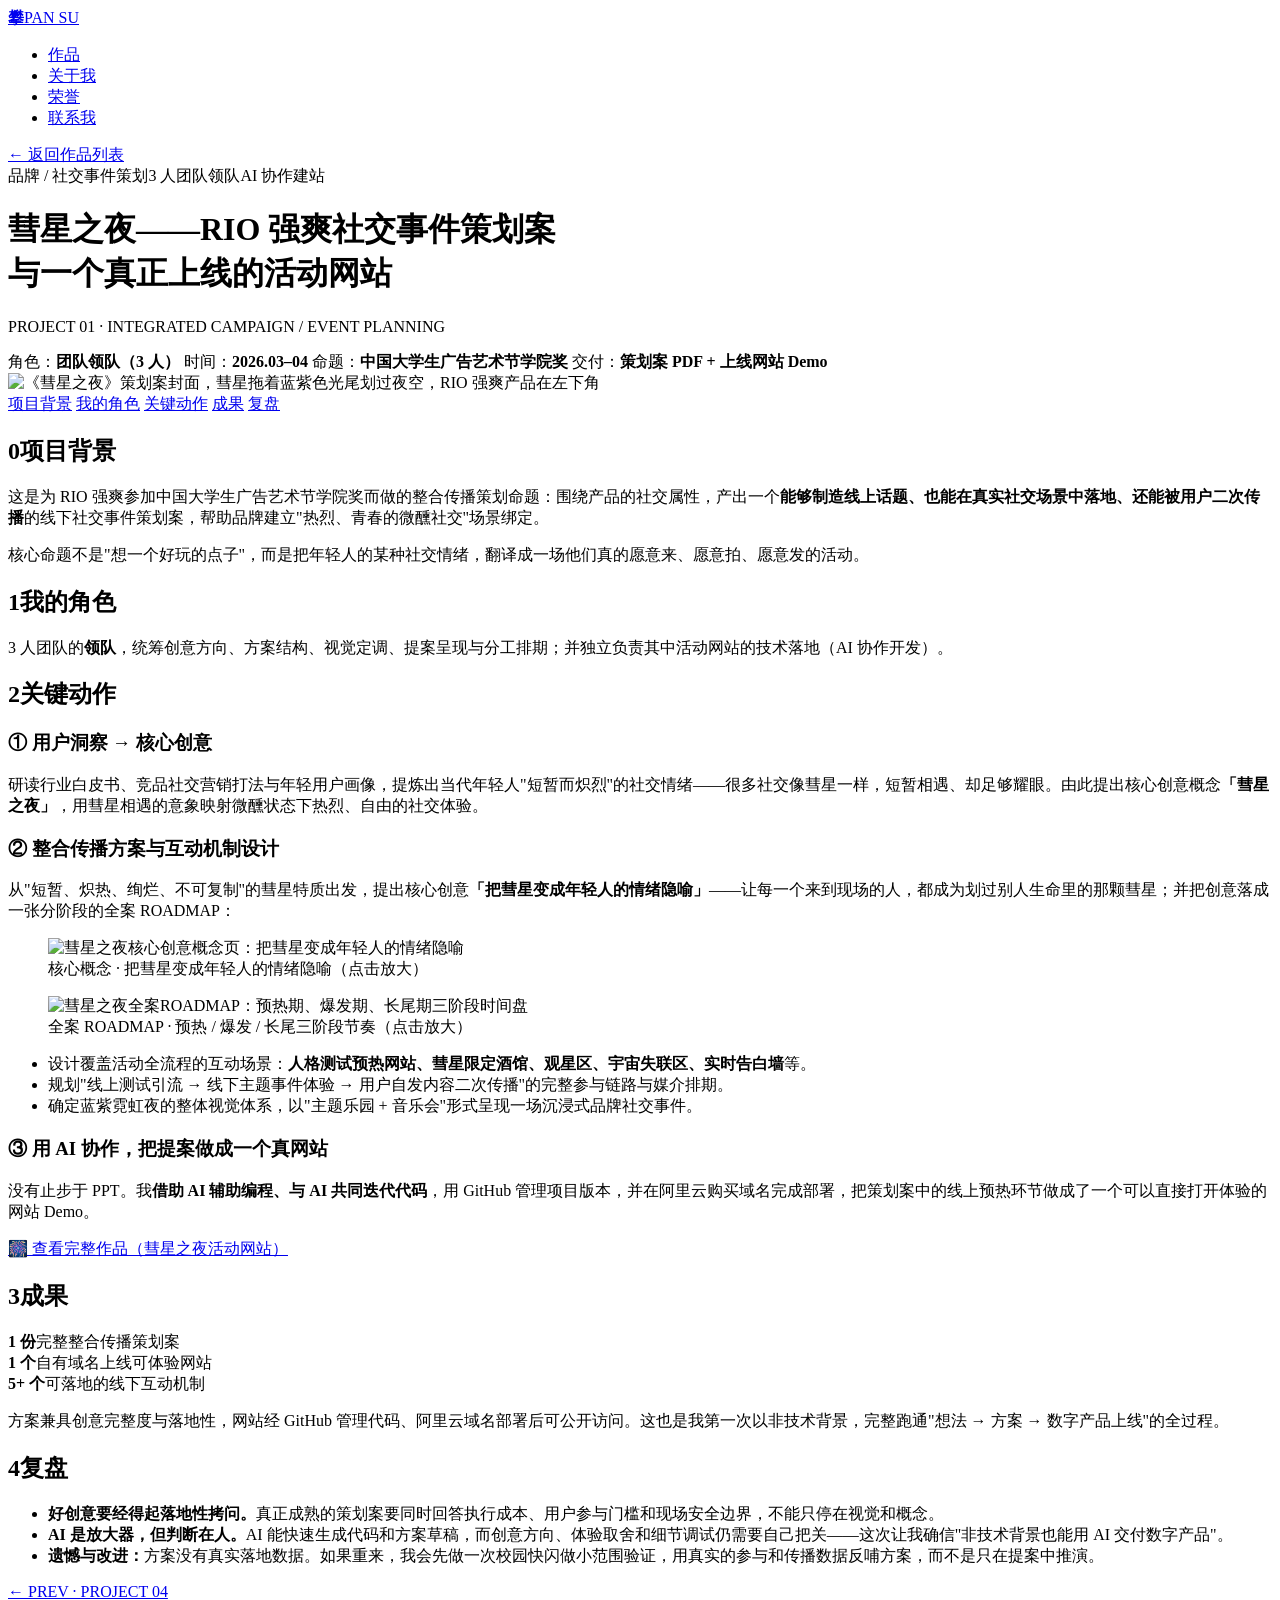
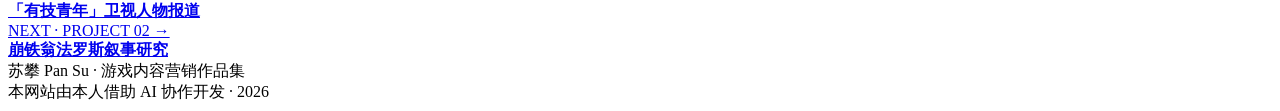
==== case-comet.html @ 6123ebdb "Add files via upload" ====
<!doctype html>
<html lang="zh-CN">
<head>
<meta charset="utf-8">
<meta name="viewport" content="width=device-width, initial-scale=1">
<title>彗星之夜 · RIO 强爽社交事件策划 | 苏攀 Pan Su</title>
<meta name="description" content="《彗星之夜》RIO 强爽整合传播策划案：线上人格测试预热、线下限定酒馆社交事件，并借助 AI 协作编程、GitHub 与阿里云把活动网站部署上线。">
<link rel="stylesheet" href="assets/style.css">
</head>
<body>

<nav class="nav scrolled" id="nav" aria-label="主导航">
  <div class="wrap nav-inner">
    <a class="logo" href="index.html#top"><b>攀</b><span>PAN&nbsp;SU</span></a>
    <ul class="nav-links">
      <li class="hide-m"><a href="index.html#works">作品</a></li>
      <li class="hide-m"><a href="index.html#about">关于我</a></li>
      <li class="hide-m"><a href="index.html#awards">荣誉</a></li>
      <li><a href="index.html#contact" class="nav-cta">联系我</a></li>
    </ul>
  </div>
</nav>

<main>
<header class="case-hero">
  <div class="wrap">
    <div class="case-top">
      <a class="back-link" href="index.html#works">← 返回作品列表</a>
      <div class="case-badges"><span>品牌 / 社交事件策划</span><span>3 人团队领队</span><span>AI 协作建站</span></div>
    </div>
    <h1 class="case-title">彗星之夜——RIO 强爽社交事件策划案<br>与一个真正上线的活动网站</h1>
    <p class="case-en">PROJECT 01 · INTEGRATED CAMPAIGN / EVENT PLANNING</p>
    <div class="case-meta">
      <span>角色：<b>团队领队（3 人）</b></span>
      <span>时间：<b>2026.03–04</b></span>
      <span>命题：<b>中国大学生广告艺术节学院奖</b></span>
      <span>交付：<b>策划案 PDF + 上线网站 Demo</b></span>
    </div>
    <div class="case-cover"><img src="assets/comet_cover.jpg" alt="《彗星之夜》策划案封面，彗星拖着蓝紫色光尾划过夜空，RIO 强爽产品在左下角"></div>
  </div>
</header>

<div class="wrap">
  <div class="case-body">
    <nav class="case-toc" aria-label="案例目录">
      <a href="#bg">项目背景</a>
      <a href="#role">我的角色</a>
      <a href="#action">关键动作</a>
      <a href="#result">成果</a>
      <a href="#review">复盘</a>
    </nav>

    <article>
      <section class="case-section" id="bg">
        <h2><span class="n">0</span>项目背景</h2>
        <p>这是为 RIO 强爽参加中国大学生广告艺术节学院奖而做的整合传播策划命题：围绕产品的社交属性，产出一个<b>能够制造线上话题、也能在真实社交场景中落地、还能被用户二次传播</b>的线下社交事件策划案，帮助品牌建立"热烈、青春的微醺社交"场景绑定。</p>
        <div class="lead-quote">核心命题不是"想一个好玩的点子"，而是把年轻人的某种社交情绪，翻译成一场他们真的愿意来、愿意拍、愿意发的活动。</div>
      </section>

      <section class="case-section" id="role">
        <h2><span class="n">1</span>我的角色</h2>
        <p>3 人团队的<b>领队</b>，统筹创意方向、方案结构、视觉定调、提案呈现与分工排期；并独立负责其中活动网站的技术落地（AI 协作开发）。</p>
      </section>

      <section class="case-section" id="action">
        <h2><span class="n">2</span>关键动作</h2>
        <h3>① 用户洞察 → 核心创意</h3>
        <p>研读行业白皮书、竞品社交营销打法与年轻用户画像，提炼出当代年轻人"短暂而炽烈"的社交情绪——很多社交像彗星一样，短暂相遇、却足够耀眼。由此提出核心创意概念<b>「彗星之夜」</b>，用彗星相遇的意象映射微醺状态下热烈、自由的社交体验。</p>
        <h3>② 整合传播方案与互动机制设计</h3>
        <p>从"短暂、炽热、绚烂、不可复制"的彗星特质出发，提出核心创意<b>「把彗星变成年轻人的情绪隐喻」</b>——让每一个来到现场的人，都成为划过别人生命里的那颗彗星；并把创意落成一张分阶段的全案 ROADMAP：</p>
        <div class="splay-pair">
          <figure class="splay-card splay-left">
            <img class="zoomable" src="assets/comet_concept.jpg" alt="彗星之夜核心创意概念页：把彗星变成年轻人的情绪隐喻">
            <figcaption class="media-cap">核心概念 · 把彗星变成年轻人的情绪隐喻（点击放大）</figcaption>
          </figure>
          <figure class="splay-card splay-right">
            <img class="zoomable" src="assets/comet_roadmap.jpg" alt="彗星之夜全案ROADMAP：预热期、爆发期、长尾期三阶段时间盘">
            <figcaption class="media-cap">全案 ROADMAP · 预热 / 爆发 / 长尾三阶段节奏（点击放大）</figcaption>
          </figure>
        </div>
        <ul>
          <li>设计覆盖活动全流程的互动场景：<b>人格测试预热网站、彗星限定酒馆、观星区、宇宙失联区、实时告白墙</b>等。</li>
          <li>规划"线上测试引流 → 线下主题事件体验 → 用户自发内容二次传播"的完整参与链路与媒介排期。</li>
          <li>确定蓝紫霓虹夜的整体视觉体系，以"主题乐园 + 音乐会"形式呈现一场沉浸式品牌社交事件。</li>
        </ul>
        <h3>③ 用 AI 协作，把提案做成一个真网站</h3>
        <p>没有止步于 PPT。我<b>借助 AI 辅助编程、与 AI 共同迭代代码</b>，用 GitHub 管理项目版本，并在阿里云购买域名完成部署，把策划案中的线上预热环节做成了一个可以直接打开体验的网站 Demo。</p>
        <div class="ext-links">
          <a class="btn btn-primary btn-sm" href="https://khsj.cn/rio" target="_blank" rel="noopener noreferrer">🎆 查看完整作品（彗星之夜活动网站）</a>
        </div>
      </section>

      <section class="case-section" id="result">
        <h2><span class="n">3</span>成果</h2>
        <div class="result-strip">
          <div class="result-cell"><b>1 份</b><span>完整整合传播策划案</span></div>
          <div class="result-cell"><b>1 个</b><span>自有域名上线可体验网站</span></div>
          <div class="result-cell"><b>5+ 个</b><span>可落地的线下互动机制</span></div>
        </div>
        <p>方案兼具创意完整度与落地性，网站经 GitHub 管理代码、阿里云域名部署后可公开访问。这也是我第一次以非技术背景，完整跑通"想法 → 方案 → 数字产品上线"的全过程。</p>
      </section>

      <section class="case-section" id="review">
        <h2><span class="n">4</span>复盘</h2>
        <ul>
          <li><b>好创意要经得起落地性拷问。</b>真正成熟的策划案要同时回答执行成本、用户参与门槛和现场安全边界，不能只停在视觉和概念。</li>
          <li><b>AI 是放大器，但判断在人。</b>AI 能快速生成代码和方案草稿，而创意方向、体验取舍和细节调试仍需要自己把关——这次让我确信"非技术背景也能用 AI 交付数字产品"。</li>
          <li><b>遗憾与改进：</b>方案没有真实落地数据。如果重来，我会先做一次校园快闪做小范围验证，用真实的参与和传播数据反哺方案，而不是只在提案中推演。</li>
        </ul>
      </section>

      <nav class="case-nav" aria-label="案例切换">
        <a href="case-report.html"><div class="dir">← PREV · PROJECT 04</div><b>「有技青年」卫视人物报道</b></a>
        <a class="next" href="case-hsr.html"><div class="dir">NEXT · PROJECT 02 →</div><b>崩铁翁法罗斯叙事研究</b></a>
      </nav>
    </article>
  </div>
</div>
</main>

<footer>
  <div class="wrap">
    <div class="f-logo">苏攀 Pan Su · 游戏内容营销作品集</div>
    <div class="ai-note">本网站由本人借助 AI 协作开发 · 2026</div>
  </div>
</footer>
<script src="assets/main.js"></script>
</body>
</html>
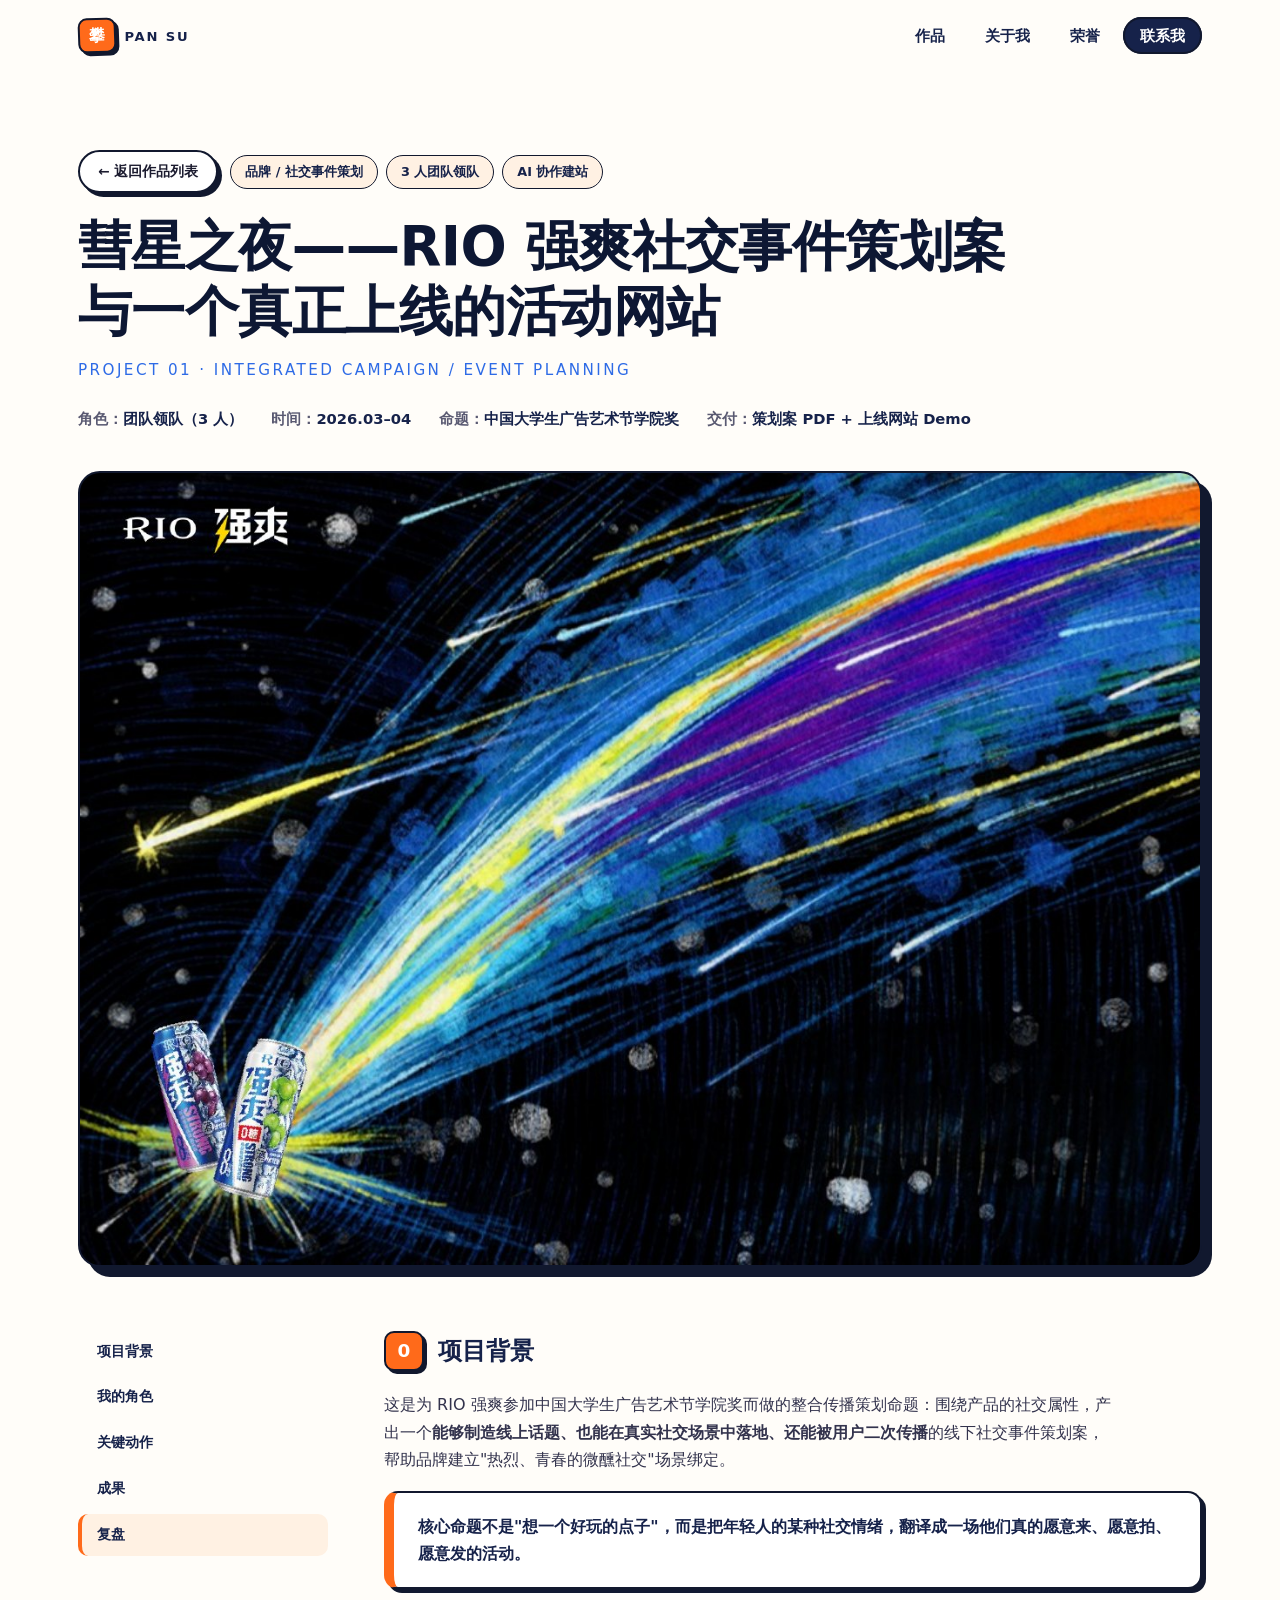
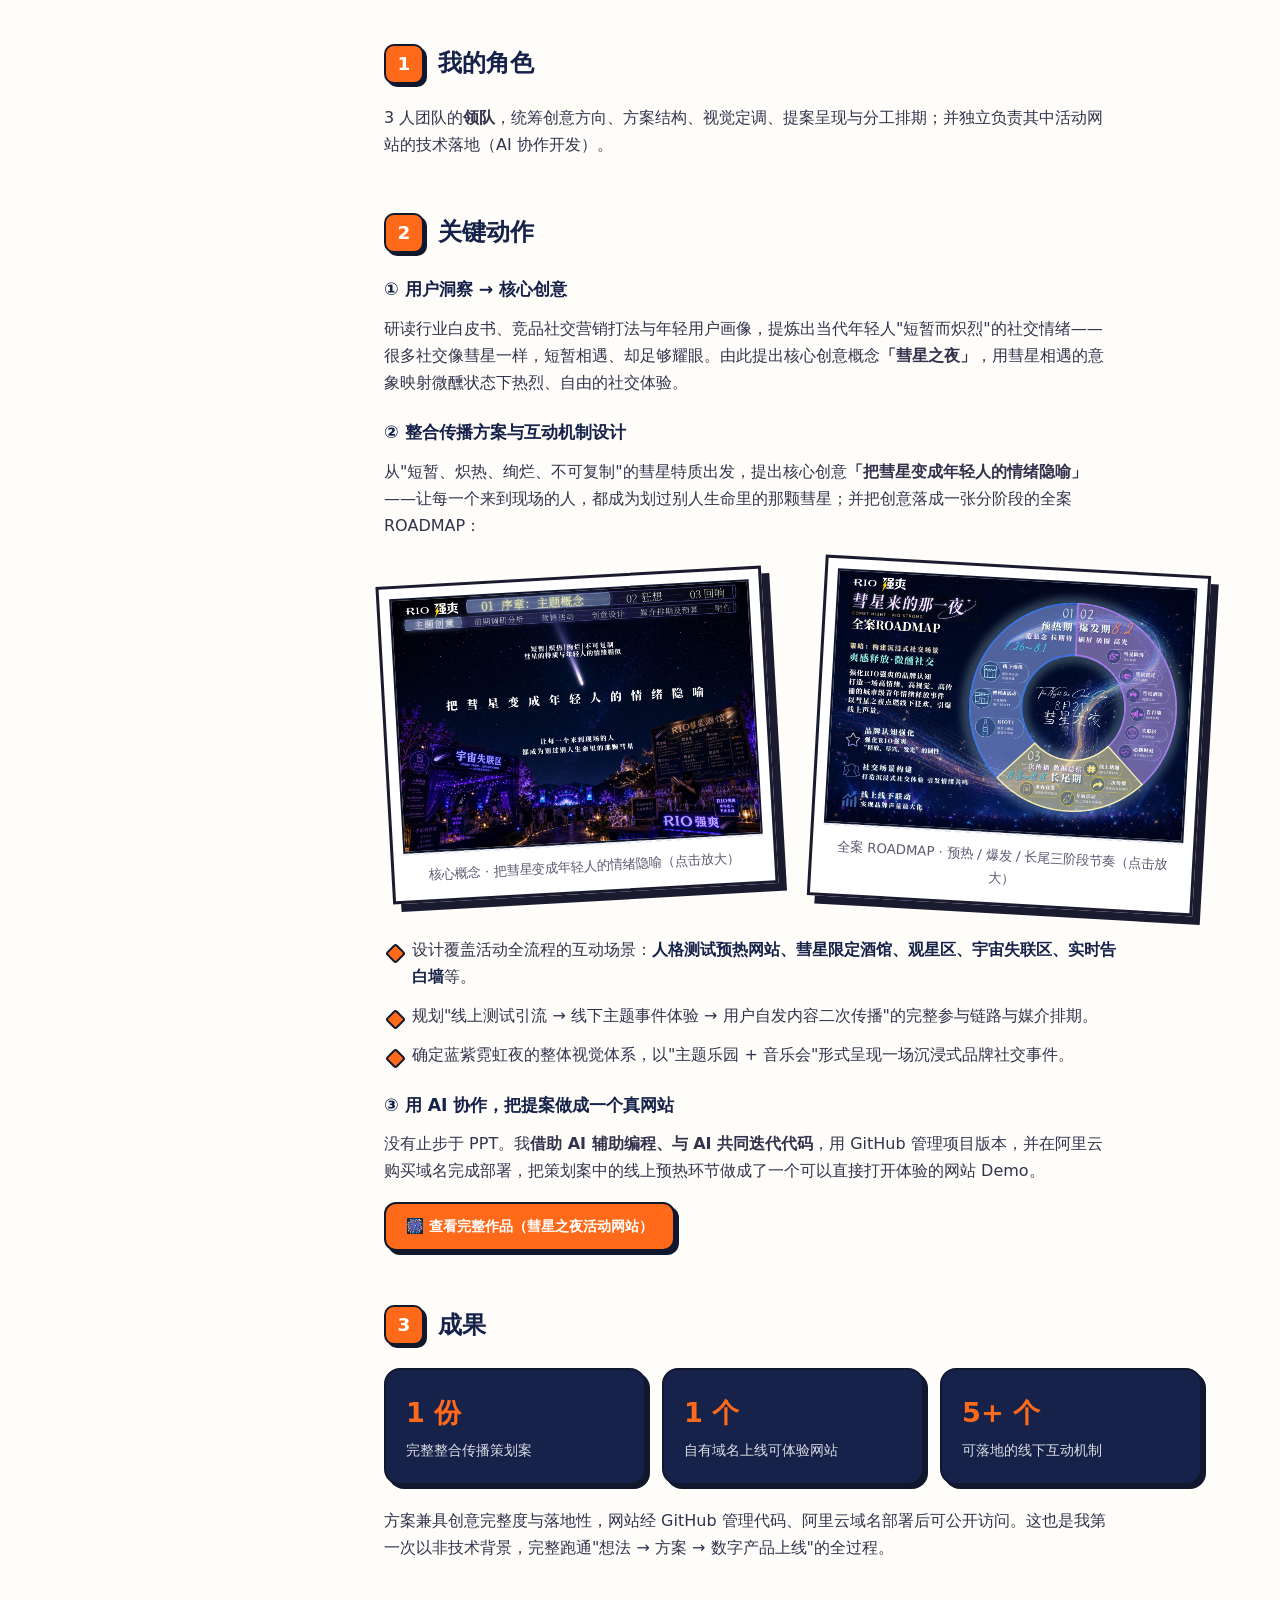
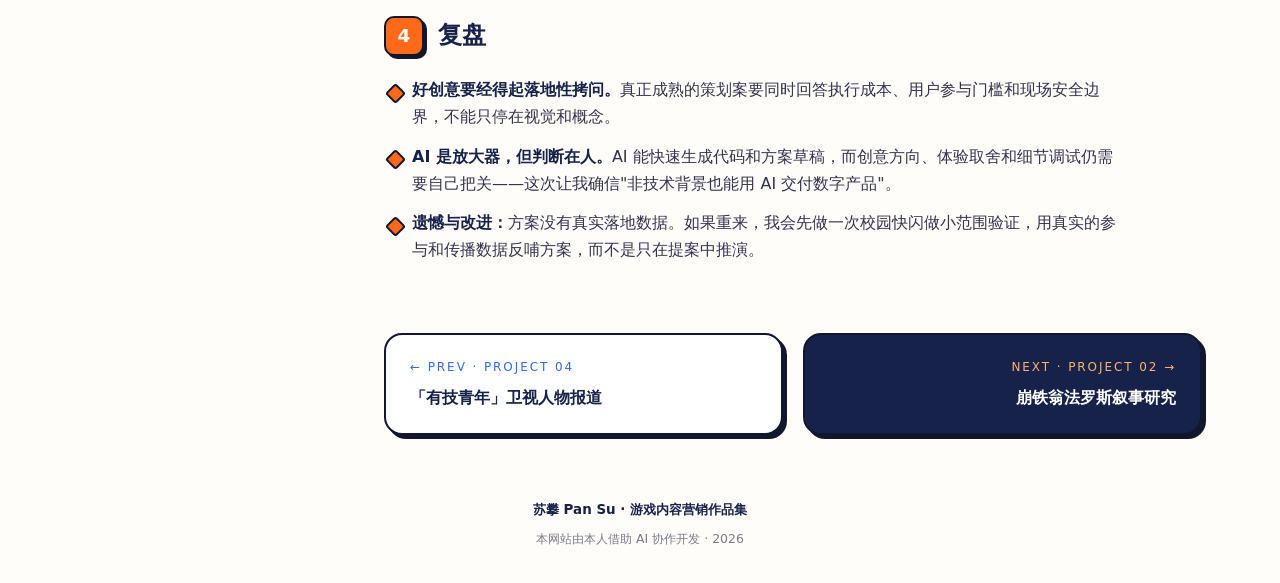
==== commit 76712cb5: "Add files via upload" ====
--- a/case-comet.html
+++ b/case-comet.html
@@ -6,6 +6,45 @@
 <title>彗星之夜 · RIO 强爽社交事件策划 | 苏攀 Pan Su</title>
 <meta name="description" content="《彗星之夜》RIO 强爽整合传播策划案：线上人格测试预热、线下限定酒馆社交事件，并借助 AI 协作编程、GitHub 与阿里云把活动网站部署上线。">
 <link rel="stylesheet" href="assets/style.css">
+<link rel="icon" type="image/png" href="assets/favicon.png">
+<link rel="canonical" href="https://supan.work/case-comet.html">
+<meta property="og:type" content="article">
+<meta property="og:site_name" content="苏攀 Pan Su · 游戏内容营销作品集">
+<meta property="og:locale" content="zh_CN">
+<meta property="og:title" content="彗星之夜 · RIO 强爽社交事件策划 | 苏攀 Pan Su">
+<meta property="og:description" content="《彗星之夜》RIO 强爽整合传播策划案：线上人格测试预热、线下限定酒馆社交事件，并借助 AI 协作编程、GitHub 与阿里云把活动网站部署上线。">
+<meta property="og:url" content="https://supan.work/case-comet.html">
+<meta property="og:image" content="https://supan.work/assets/og-cover.jpg">
+<meta name="twitter:card" content="summary_large_image">
+<meta name="twitter:title" content="彗星之夜 · RIO 强爽社交事件策划 | 苏攀 Pan Su">
+<meta name="twitter:description" content="《彗星之夜》RIO 强爽整合传播策划案：线上人格测试预热、线下限定酒馆社交事件，并借助 AI 协作编程、GitHub 与阿里云把活动网站部署上线。">
+<meta name="twitter:image" content="https://supan.work/assets/og-cover.jpg">
+<script type="application/ld+json">
+{
+  "@context": "https://schema.org",
+  "@type": "Person",
+  "name": "苏攀 (Pan Su)",
+  "url": "https://supan.work/",
+  "image": "https://supan.work/assets/avatar.png",
+  "jobTitle": "游戏 / 二次元内容营销 · 活动运营",
+  "description": "深圳大学新闻与传播在读研究生，崩坏：星穹铁道开服深度玩家；擅长游戏内容策划、整合传播、活动运营与AI协作建站，论文获广东省荔园文创研究生学术论坛新锐奖。",
+  "email": "supan041110@gmail.com",
+  "address": {
+    "@type": "PostalAddress",
+    "addressCountry": "CN",
+    "addressRegion": "重庆"
+  },
+  "knowsAbout": [
+    "游戏内容营销",
+    "二次元内容策划",
+    "整合传播",
+    "活动运营",
+    "游戏叙事研究",
+    "AI协作开发"
+  ]
+}
+</script>
+
 </head>
 <body>
 
--- a/assets/style.css
+++ b/assets/style.css
@@ -0,0 +1,342 @@
+/* ============================================================
+   苏攀 Pan Su · 作品集 公共样式（风格 A：活力创意 Agency）
+   ============================================================ */
+:root{
+  --orange:#FF6A1A;
+  --orange-deep:#E8520B;
+  --orange-soft:#FFF1E3;
+  --navy:#16224A;
+  --navy-2:#0D1733;
+  --blue:#2E6BE6;
+  --cream:#FFF8F1;
+  --paper:#FFFDF9;
+  --ink:#1B1B2F;
+  --muted:#5A5A72;
+  --line:#11182E;
+  --radius:22px;
+  --shadow:6px 6px 0 #11182E;
+  --shadow-lg:10px 10px 0 #11182E;
+  --shadow-sm:4px 4px 0 #11182E;
+
+  --font-sans:"PingFang SC","Hiragino Sans GB","Microsoft YaHei","Source Han Sans SC",system-ui,-apple-system,sans-serif;
+  --font-display:Impact,"Haettenschweiler","Arial Narrow Bold","Arial Black",var(--font-sans);
+
+  --fs-mega:clamp(2.9rem,8.6vw,6.4rem);
+  --fs-huge:clamp(2.1rem,5.2vw,3.6rem);
+  --fs-h2:clamp(1.7rem,3.4vw,2.6rem);
+  --fs-sub:clamp(1.05rem,2.2vw,1.45rem);
+}
+*{margin:0;padding:0;box-sizing:border-box}
+html{scroll-behavior:smooth}
+body{
+  font-family:var(--font-sans);
+  color:var(--ink);
+  background:var(--paper);
+  line-height:1.7;
+  -webkit-font-smoothing:antialiased;
+  overflow-x:hidden;
+}
+::selection{background:var(--orange);color:#fff}
+img{max-width:100%;display:block}
+a{color:inherit;text-decoration:none}
+button{font:inherit}
+a:focus-visible,button:focus-visible{outline:3px solid var(--orange);outline-offset:3px;border-radius:6px}
+.wrap{max-width:1180px;margin:0 auto;padding:0 28px}
+
+/* ============ 导航 ============ */
+.nav{
+  position:fixed;top:0;left:0;right:0;z-index:100;
+  transition:background .3s ease,box-shadow .3s ease,padding .3s ease;
+  padding:18px 0;
+}
+.nav.scrolled{background:rgba(255,253,249,.92);backdrop-filter:blur(12px);box-shadow:0 2px 0 rgba(17,24,46,.08);padding:10px 0}
+.nav-inner{display:flex;align-items:center;justify-content:space-between}
+.logo{display:flex;align-items:baseline;gap:8px;font-weight:900;font-size:1.15rem;letter-spacing:.02em}
+.logo b{background:var(--orange);color:#fff;padding:2px 9px;border:2px solid var(--line);border-radius:9px;box-shadow:3px 3px 0 var(--line);font-size:1rem;transform:rotate(-2deg);display:inline-block}
+.logo span{font-family:var(--font-display);font-size:.82rem;letter-spacing:.14em;color:var(--navy)}
+.nav-links{display:flex;gap:6px;list-style:none;align-items:center}
+.nav-links a{padding:8px 15px;border-radius:999px;font-size:.92rem;font-weight:600;color:var(--navy);border:2px solid transparent;transition:all .2s ease}
+.nav-links a:hover{border-color:var(--line);background:#fff;box-shadow:var(--shadow-sm);transform:translate(-1px,-1px)}
+.nav-links a.active{border-color:var(--line);background:var(--orange-soft)}
+.nav-cta{background:var(--navy)!important;color:#fff!important;border-color:var(--line)!important}
+.nav-cta:hover{background:var(--orange)!important}
+@media(max-width:820px){.nav-links li.hide-m{display:none}}
+
+/* ============ HERO ============ */
+.hero{
+  position:relative;min-height:100svh;display:flex;align-items:center;overflow:hidden;
+  background:
+    radial-gradient(1100px 520px at 82% -8%, #FFE3C7 0%, rgba(255,227,199,0) 60%),
+    radial-gradient(900px 600px at -10% 100%, #DDE7FF 0%, rgba(221,231,255,0) 55%),
+    var(--cream);
+}
+.hero.compact{min-height:auto;padding-top:150px}
+.p-layer{position:absolute;inset:0;pointer-events:none;will-change:transform}
+.grid-dots{
+  background-image:radial-gradient(rgba(22,34,74,.16) 1.6px, transparent 1.7px);
+  background-size:30px 30px;
+  mask-image:linear-gradient(180deg,transparent 0%,#000 22%,#000 78%,transparent 100%);
+  -webkit-mask-image:linear-gradient(180deg,transparent 0%,#000 22%,#000 78%,transparent 100%);
+}
+.blob{position:absolute;border-radius:50%;border:2px solid var(--line)}
+.blob-1{width:440px;height:440px;right:-120px;top:-90px;background:var(--orange);opacity:.94;box-shadow:var(--shadow-lg)}
+.blob-2{width:300px;height:300px;left:-110px;bottom:6%;background:var(--blue);opacity:.9;box-shadow:var(--shadow-lg)}
+.blob-3{width:150px;height:150px;right:14%;bottom:12%;background:#FFD23F;border:2px solid var(--line);border-radius:38px;transform:rotate(14deg);box-shadow:var(--shadow)}
+.sticker{position:absolute;display:flex;align-items:center;justify-content:center;font-weight:900}
+.stick-star{top:20%;left:8%;width:64px;height:64px;color:var(--navy);animation:spin 14s linear infinite}
+.stick-ring{top:30%;right:24%;width:74px;height:74px;border:3px dashed var(--navy);border-radius:50%;animation:spin 22s linear infinite reverse}
+.stick-tag{top:15%;right:9%;background:var(--navy);color:#fff;padding:9px 18px;border-radius:999px;border:2px solid var(--line);font-size:.92rem;transform:rotate(6deg);box-shadow:var(--shadow-sm)}
+.stick-bolt{bottom:24%;left:16%;width:54px;height:54px;color:var(--orange-deep)}
+@keyframes spin{to{transform:rotate(360deg)}}
+.mega-word{
+  position:absolute;left:-2vw;bottom:-3.2vw;
+  font-family:var(--font-display);font-size:clamp(120px,23vw,330px);line-height:.8;letter-spacing:.01em;
+  color:transparent;-webkit-text-stroke:2px rgba(22,34,74,.16);white-space:nowrap;user-select:none;
+}
+.side-text{position:absolute;right:26px;top:50%;transform:translateY(-50%);writing-mode:vertical-rl;font-size:.8rem;letter-spacing:.42em;font-weight:700;color:var(--navy);opacity:.7}
+.side-text b{color:var(--orange-deep)}
+@media(max-width:820px){.side-text{display:none}}
+.hero-inner{position:relative;z-index:5;padding:130px 0 90px;width:100%}
+.hero-grid{display:grid;grid-template-columns:minmax(0,1fr) auto;gap:30px;align-items:center}
+@media(max-width:900px){.hero-grid{grid-template-columns:1fr}}
+.kicker{display:inline-flex;align-items:center;gap:9px;background:#fff;border:2px solid var(--line);border-radius:999px;padding:8px 18px;font-size:.86rem;font-weight:800;color:var(--navy);box-shadow:var(--shadow-sm);margin-bottom:26px;transform:rotate(-1deg)}
+.kicker i{width:9px;height:9px;border-radius:50%;background:var(--orange);display:inline-block;animation:pulse 1.8s ease-in-out infinite}
+@keyframes pulse{0%,100%{transform:scale(1);opacity:1}50%{transform:scale(1.35);opacity:.65}}
+.mega-title{font-size:var(--fs-mega);font-weight:900;line-height:1.04;letter-spacing:-.015em;color:var(--navy-2)}
+.mega-title .l{display:block;overflow:hidden}
+.mega-title .accent{color:#fff;background:var(--orange);padding:0 .18em;border:2px solid var(--line);border-radius:14px;box-shadow:7px 7px 0 var(--line);transform:rotate(-1.2deg);display:inline-block}
+.mega-title .stroke{color:transparent;-webkit-text-stroke:2px var(--navy)}
+.title-underline{position:relative;display:inline-block}
+.title-underline svg{position:absolute;left:-2%;bottom:-.18em;width:104%;height:.32em}
+.hero-sub{margin-top:30px;font-size:var(--fs-sub);font-weight:800;color:var(--navy);line-height:1.55}
+.hero-sub .sep{color:var(--orange);margin:0 .35em;font-weight:900}
+.hero-desc{margin-top:16px;max-width:560px;font-size:1.02rem;color:var(--muted)}
+.hero-desc b{color:var(--orange-deep)}
+.hero-tags{display:flex;flex-wrap:wrap;gap:10px;margin-top:26px}
+.hero-tags span{background:#fff;border:2px solid var(--line);border-radius:999px;padding:7px 15px;font-size:.86rem;font-weight:700;box-shadow:3px 3px 0 var(--line)}
+.hero-tags span:nth-child(2n){background:var(--orange-soft);transform:rotate(1deg)}
+.hero-tags span:nth-child(3n){transform:rotate(-1.2deg)}
+.hero-cta{display:flex;flex-wrap:wrap;gap:16px;margin-top:34px}
+.btn{display:inline-flex;align-items:center;gap:9px;padding:15px 30px;border-radius:16px;border:2px solid var(--line);font-weight:900;font-size:1rem;cursor:pointer;box-shadow:var(--shadow);transition:transform .16s ease,box-shadow .16s ease,background .16s ease;background:#fff;color:var(--navy)}
+.btn:hover{transform:translate(-2px,-2px);box-shadow:var(--shadow-lg)}
+.btn-primary{background:var(--orange);color:#fff}
+.btn-primary:hover{background:var(--orange-deep)}
+.btn-ghost{background:#fff;color:var(--navy)}
+.btn-sm{padding:10px 20px;font-size:.9rem;border-radius:12px;box-shadow:var(--shadow-sm)}
+.player-card{width:280px;background:#fff;border:2px solid var(--line);border-radius:var(--radius);box-shadow:var(--shadow-lg);padding:24px;transform:rotate(2.5deg)}
+@media(max-width:900px){.player-card{width:100%;max-width:420px;transform:none}}
+.pc-head{display:flex;align-items:center;gap:12px;padding-bottom:16px;border-bottom:2px dashed #D9DCEA}
+.pc-ava{width:52px;height:52px;border-radius:14px;border:2px solid var(--line);object-fit:cover;flex:none}
+.pc-name{font-weight:900;font-size:1.05rem}
+.pc-id{font-size:.78rem;color:var(--muted);font-family:var(--font-display);letter-spacing:.08em}
+.pc-row{display:flex;justify-content:space-between;gap:10px;padding:11px 0;font-size:.88rem;border-bottom:1.5px solid #EEF0F6}
+.pc-row:last-of-type{border-bottom:none}
+.pc-row b{font-weight:900;color:var(--navy);text-align:right}
+.pc-row .hot{color:var(--orange-deep)}
+.pc-badge{margin-top:14px;background:var(--navy);color:#fff;text-align:center;border-radius:11px;padding:9px;font-size:.84rem;font-weight:800;letter-spacing:.05em}
+.scroll-hint{position:absolute;z-index:6;left:50%;bottom:26px;transform:translateX(-50%);display:flex;flex-direction:column;align-items:center;gap:8px;font-family:var(--font-display);font-size:.72rem;letter-spacing:.3em;color:var(--navy);opacity:.75}
+.scroll-hint .mouse{width:22px;height:34px;border:2px solid var(--navy);border-radius:12px;position:relative}
+.scroll-hint .mouse::after{content:"";position:absolute;left:50%;top:6px;width:4px;height:7px;margin-left:-2px;border-radius:2px;background:var(--orange);animation:wheel 1.5s ease-in-out infinite}
+@keyframes wheel{0%{transform:translateY(0);opacity:1}70%{transform:translateY(11px);opacity:0}100%{opacity:0}}
+
+/* ============ 通用章节 ============ */
+.section{padding:104px 0;position:relative}
+.sec-head{display:flex;align-items:flex-end;gap:22px;margin-bottom:52px;flex-wrap:wrap}
+.sec-num{font-family:var(--font-display);font-size:clamp(4rem,9vw,7rem);line-height:.8;color:var(--orange);opacity:.35;letter-spacing:.02em}
+.sec-titles{min-width:240px}
+.sec-kicker{font-family:var(--font-display);letter-spacing:.28em;font-size:.82rem;color:var(--blue);font-weight:700}
+.sec-title{font-size:var(--fs-h2);font-weight:900;color:var(--navy);line-height:1.2;margin-top:6px}
+.sec-note{margin-left:auto;max-width:340px;font-size:.92rem;color:var(--muted);padding-bottom:8px}
+@media(max-width:760px){.sec-note{margin-left:0}}
+.reveal{opacity:0;transform:translateY(34px);transition:opacity .7s cubic-bezier(.22,.9,.3,1),transform .7s cubic-bezier(.22,.9,.3,1)}
+.reveal.in{opacity:1;transform:none}
+
+/* ============ 数据条 ============ */
+.stats{background:var(--navy);color:#fff;padding:58px 0;position:relative;overflow:hidden}
+.stats::before{content:"";position:absolute;inset:0;background-image:radial-gradient(rgba(255,255,255,.07) 1.5px,transparent 1.6px);background-size:26px 26px}
+.stats-grid{display:grid;grid-template-columns:repeat(4,1fr);gap:20px;position:relative}
+@media(max-width:760px){.stats-grid{grid-template-columns:repeat(2,1fr);gap:30px 16px}}
+.stat{text-align:center}
+.stat b{display:block;font-family:var(--font-display);font-size:clamp(2.5rem,5.4vw,4rem);line-height:1;color:#fff}
+.stat b em{font-style:normal;color:var(--orange)}
+.stat span{display:block;margin-top:10px;font-size:.9rem;opacity:.82;font-weight:600;letter-spacing:.05em}
+
+/* ============ 作品卡片 ============ */
+.works{background:var(--cream)}
+.work-grid{display:grid;grid-template-columns:repeat(2,1fr);gap:30px}
+@media(max-width:880px){.work-grid{grid-template-columns:1fr}}
+.work{background:#fff;border:2px solid var(--line);border-radius:var(--radius);box-shadow:var(--shadow);overflow:hidden;display:flex;flex-direction:column;transition:transform .2s ease,box-shadow .2s ease}
+.work:hover{transform:translate(-3px,-3px);box-shadow:var(--shadow-lg)}
+.work-cover{height:210px;position:relative;overflow:hidden;border-bottom:2px solid var(--line)}
+.work-cover img{width:100%;height:100%;object-fit:cover;transition:transform .4s ease}
+.work:hover .work-cover img{transform:scale(1.05)}
+.cover-grad{width:100%;height:100%;display:flex;align-items:flex-end;padding:20px;position:relative}
+.cover-grad::after{content:"";position:absolute;inset:0;background-image:radial-gradient(rgba(255,255,255,.18) 1.4px,transparent 1.5px);background-size:20px 20px}
+.cover-2{background:linear-gradient(135deg,#10244f,#2E6BE6)}
+.cover-4{background:linear-gradient(135deg,#0f4c5c,#1fa2a8)}
+.cover-label{position:relative;z-index:2;color:#fff;font-weight:900;font-size:1.2rem;line-height:1.35;text-shadow:0 2px 0 rgba(0,0,0,.25)}
+.cover-no{position:absolute;z-index:2;top:14px;right:18px;font-family:var(--font-display);font-size:2.3rem;color:rgba(255,255,255,.55);line-height:1}
+.work-body{padding:24px 24px 26px;display:flex;flex-direction:column;gap:14px;flex:1}
+.work-tags{display:flex;flex-wrap:wrap;gap:7px}
+.work-tags span{font-size:.74rem;font-weight:800;border:1.6px solid var(--line);border-radius:999px;padding:3px 11px;background:#fff}
+.work h3{font-size:1.22rem;font-weight:900;color:var(--navy);line-height:1.4}
+.work p{font-size:.92rem;color:var(--muted);line-height:1.75;flex:1}
+.work-foot{display:flex;align-items:center;justify-content:space-between;border-top:2px dashed #E3E6F0;padding-top:14px}
+.work-meta{font-size:.8rem;color:var(--muted);font-weight:700}
+.work-more{font-weight:900;font-size:.86rem;color:var(--orange-deep);display:inline-flex;align-items:center;gap:5px;transition:gap .2s ease}
+.work:hover .work-more{gap:10px}
+
+/* ============ 关于我 ============ */
+.about-grid{display:grid;grid-template-columns:320px 1fr;gap:48px;align-items:start}
+@media(max-width:880px){.about-grid{grid-template-columns:1fr}}
+.about-card{background:#fff;border:2px solid var(--line);border-radius:var(--radius);box-shadow:var(--shadow);padding:26px;position:sticky;top:96px}
+@media(max-width:880px){.about-card{position:static}}
+.ava{width:128px;height:164px;margin:0 auto 16px;border-radius:16px;border:2px solid var(--line);object-fit:cover;box-shadow:var(--shadow-sm)}
+.about-card h3{text-align:center;font-size:1.25rem;font-weight:900}
+.about-card .role{text-align:center;color:var(--orange-deep);font-weight:800;font-size:.88rem;margin-top:4px}
+.about-list{list-style:none;margin-top:18px;display:grid;gap:10px;font-size:.87rem}
+.about-list li{display:flex;gap:10px;align-items:flex-start}
+.about-list .ico{flex:none;width:22px;height:22px;border-radius:7px;background:var(--orange-soft);border:1.6px solid var(--line);display:flex;align-items:center;justify-content:center;font-size:.72rem}
+.about-bio p{margin-bottom:16px;font-size:1rem;color:#33334D;max-width:64ch}
+.about-bio p:first-child::first-letter{font-size:3.1em;font-weight:900;float:left;line-height:.9;padding:4px 10px 0 0;color:var(--orange)}
+.skill-block{margin-top:34px}
+.skill-block h4{font-size:1.02rem;font-weight:900;color:var(--navy);margin-bottom:16px;display:flex;align-items:center;gap:10px}
+.skill-block h4::before{content:"";width:12px;height:12px;background:var(--orange);border:2px solid var(--line);border-radius:4px;transform:rotate(45deg)}
+.skill-grid{display:grid;grid-template-columns:repeat(2,1fr);gap:14px}
+@media(max-width:680px){.skill-grid{grid-template-columns:1fr}}
+.skill{background:#fff;border:2px solid var(--line);border-radius:16px;padding:15px 17px;box-shadow:var(--shadow-sm)}
+.skill b{display:block;font-size:.92rem;color:var(--navy);margin-bottom:5px}
+.skill span{font-size:.82rem;color:var(--muted);line-height:1.6;display:block}
+
+/* ============ 荣誉墙 ============ */
+.awards{background:var(--navy);color:#fff}
+.awards .sec-title{color:#fff}
+.award-grid{display:grid;grid-template-columns:repeat(3,1fr);gap:22px}
+@media(max-width:880px){.award-grid{grid-template-columns:1fr}}
+.award{background:rgba(255,255,255,.06);border:2px solid rgba(255,255,255,.28);border-radius:18px;padding:24px;transition:transform .2s ease,background .2s ease}
+.award:hover{transform:translateY(-4px);background:rgba(255,255,255,.1)}
+.award .lv{display:inline-block;font-family:var(--font-display);letter-spacing:.12em;font-size:.76rem;color:#1B1B2F;background:#FFD23F;border:2px solid #1B1B2F;border-radius:999px;padding:3px 12px;margin-bottom:14px}
+.award h4{font-size:1.02rem;line-height:1.5;font-weight:800}
+.award p{margin-top:9px;font-size:.83rem;opacity:.72;line-height:1.6}
+.award.featured{background:linear-gradient(150deg,rgba(255,106,26,.22),rgba(255,106,26,.05));border-color:var(--orange)}
+.award.featured .lv{background:var(--orange);color:#fff;border-color:#fff}
+
+/* ============ 联系 ============ */
+.contact{background:var(--cream)}
+.contact-box{background:linear-gradient(150deg,var(--navy),var(--navy-2));border-radius:28px;border:2px solid var(--line);box-shadow:var(--shadow-lg);padding:clamp(34px,6vw,68px);color:#fff;position:relative;overflow:hidden}
+.contact-box::before{content:"";position:absolute;right:-70px;top:-70px;width:260px;height:260px;border-radius:50%;background:rgba(255,106,26,.25)}
+.contact-box h2{font-size:var(--fs-huge);font-weight:900;line-height:1.25;position:relative}
+.contact-box h2 em{font-style:normal;color:var(--orange)}
+.contact-box>p{margin-top:16px;opacity:.8;max-width:560px;position:relative}
+.avail{display:flex;flex-wrap:wrap;gap:10px;margin:26px 0 34px;position:relative}
+.avail span{background:rgba(255,255,255,.09);border:1.6px solid rgba(255,255,255,.3);border-radius:999px;padding:8px 16px;font-size:.86rem;font-weight:700}
+.contact-grid{display:grid;grid-template-columns:repeat(3,1fr);gap:16px;position:relative}
+@media(max-width:760px){.contact-grid{grid-template-columns:1fr}}
+.ccard{background:rgba(255,255,255,.07);border:2px solid rgba(255,255,255,.25);border-radius:16px;padding:19px;transition:border-color .2s ease,background .2s ease;width:100%;text-align:left;color:#fff;cursor:pointer}
+button.ccard{font-family:inherit}
+.ccard:hover{border-color:var(--orange);background:rgba(255,106,26,.13)}
+.ccard span{display:block;font-family:var(--font-display);font-size:.72rem;letter-spacing:.2em;opacity:.6;margin-bottom:8px}
+.ccard b{font-size:.98rem;font-weight:800;word-break:break-all}
+.qr{width:100%;max-width:150px;aspect-ratio:1;border-radius:12px;border:2px solid #fff;background:#fff;padding:6px;margin-top:12px;object-fit:contain}
+.copy-tip{height:20px;margin-top:16px;font-size:.86rem;color:#FFB26B;position:relative}
+
+/* ============ 页脚 ============ */
+footer{padding:34px 0;text-align:center;font-size:.84rem;color:var(--muted);background:var(--paper)}
+footer .f-logo{font-weight:900;color:var(--navy)}
+footer .ai-note{margin-top:6px;font-size:.78rem;opacity:.8}
+
+/* ============ 项目详情页 ============ */
+.case-hero{padding:150px 0 0;position:relative}
+.case-top{display:flex;flex-wrap:wrap;gap:12px;align-items:center;margin-bottom:22px}
+.back-link{display:inline-flex;align-items:center;gap:7px;background:#fff;border:2px solid var(--line);border-radius:999px;padding:8px 18px;font-size:.86rem;font-weight:800;box-shadow:var(--shadow-sm);transition:transform .15s ease}
+.back-link:hover{transform:translate(-2px,-2px)}
+.case-badges{display:flex;flex-wrap:wrap;gap:8px}
+.case-badges span{background:var(--orange-soft);border:1.6px solid var(--line);border-radius:999px;padding:5px 14px;font-size:.8rem;font-weight:800;color:var(--navy)}
+.case-title{font-size:clamp(2rem,5vw,3.4rem);font-weight:900;color:var(--navy-2);line-height:1.18;letter-spacing:-.01em}
+.case-en{font-family:var(--font-display);letter-spacing:.16em;color:var(--blue);font-size:.95rem;margin-top:14px}
+.case-meta{display:flex;flex-wrap:wrap;gap:10px 28px;margin-top:22px;font-size:.92rem;color:var(--muted);font-weight:600}
+.case-meta b{color:var(--navy);font-weight:900}
+.case-cover{margin-top:40px;border:2px solid var(--line);border-radius:var(--radius);box-shadow:var(--shadow-lg);overflow:hidden;background:#0d1326}
+.case-cover img{width:100%;display:block}
+.case-cover video{width:100%;display:block;background:#000}
+.case-body{display:grid;grid-template-columns:250px minmax(0,1fr);gap:56px;margin-top:64px;align-items:start}
+@media(max-width:880px){.case-body{grid-template-columns:1fr;gap:30px}}
+.case-toc{position:sticky;top:96px;display:flex;flex-direction:column;gap:4px}
+@media(max-width:880px){.case-toc{position:static;flex-direction:row;flex-wrap:wrap;gap:8px}}
+.case-toc a{padding:9px 15px;border-radius:10px;font-size:.88rem;font-weight:700;color:var(--navy);border-left:4px solid transparent}
+.case-toc a:hover,.case-toc a.active{background:var(--orange-soft);border-left-color:var(--orange)}
+.case-section{margin-bottom:54px;scroll-margin-top:90px}
+.case-section h2{display:flex;align-items:center;gap:14px;font-size:1.5rem;font-weight:900;color:var(--navy);margin-bottom:20px}
+.case-section h2 .n{font-family:var(--font-display);color:#fff;background:var(--orange);border:2px solid var(--line);border-radius:10px;width:40px;height:40px;display:inline-flex;align-items:center;justify-content:center;font-size:1.15rem;box-shadow:3px 3px 0 var(--line);flex:none}
+.case-section h3{font-size:1.08rem;font-weight:900;color:var(--navy);margin:22px 0 10px}
+.case-section p{color:#33334D;margin-bottom:14px;max-width:72ch}
+.case-section ul{list-style:none;display:grid;gap:12px;margin:6px 0 8px}
+.case-section ul li{position:relative;padding-left:28px;color:#33334D;max-width:72ch}
+.case-section ul li::before{content:"";position:absolute;left:4px;top:.62em;width:11px;height:11px;background:var(--orange);border:2px solid var(--line);border-radius:3px;transform:rotate(45deg)}
+.case-section ul li b{color:var(--navy)}
+.case-section ul li.sub{padding-left:24px;margin-left:14px}
+.case-section ul li.sub::before{background:var(--blue);width:9px;height:9px;top:.7em;border-radius:50%;transform:none}
+.lead-quote{background:#fff;border:2px solid var(--line);border-left-width:10px;border-left-color:var(--orange);border-radius:14px;box-shadow:var(--shadow-sm);padding:20px 24px;font-weight:700;color:var(--navy);margin:18px 0}
+.result-strip{display:grid;grid-template-columns:repeat(3,1fr);gap:16px;margin:22px 0}
+@media(max-width:680px){.result-strip{grid-template-columns:1fr}}
+.result-cell{background:var(--navy);color:#fff;border-radius:16px;padding:20px;border:2px solid var(--line);box-shadow:var(--shadow-sm)}
+.result-cell b{display:block;font-family:var(--font-display);font-size:1.7rem;color:var(--orange)}
+.result-cell span{font-size:.85rem;opacity:.85}
+.media-frame{border:2px solid var(--line);border-radius:var(--radius);box-shadow:var(--shadow);overflow:hidden;margin:22px 0;background:#fff}
+.media-frame img{width:100%}
+.media-cap{padding:12px 18px;font-size:.83rem;color:var(--muted);border-top:2px dashed #E3E6F0}
+.lightbox{position:fixed;inset:0;z-index:200;background:rgba(13,23,51,.9);display:none;align-items:center;justify-content:center;padding:5vw;cursor:zoom-out}
+.lightbox.open{display:flex}
+.lightbox img{max-width:100%;max-height:90vh;border:3px solid #fff;border-radius:10px;box-shadow:0 20px 60px rgba(0,0,0,.5)}
+.lightbox::after{content:"点击任意处关闭 ✕";position:absolute;top:22px;right:30px;color:#fff;font-weight:800;font-size:.9rem;opacity:.8}
+.zoomable{cursor:zoom-in;transition:transform .2s ease}
+.zoomable:hover{transform:scale(1.01)}
+.ext-links{display:flex;flex-wrap:wrap;gap:14px;margin:18px 0}
+.ext-links a{display:inline-flex;align-items:center;gap:8px}
+.case-nav{display:grid;grid-template-columns:1fr 1fr;gap:20px;margin:70px 0 30px}
+@media(max-width:680px){.case-nav{grid-template-columns:1fr}}
+.case-nav a{background:#fff;border:2px solid var(--line);border-radius:18px;box-shadow:var(--shadow-sm);padding:22px 24px;transition:transform .16s ease,box-shadow .16s ease}
+.case-nav a:hover{transform:translate(-2px,-2px);box-shadow:var(--shadow)}
+.case-nav .dir{font-family:var(--font-display);letter-spacing:.16em;font-size:.75rem;color:var(--blue);margin-bottom:6px}
+.case-nav b{font-weight:900;color:var(--navy);font-size:1.02rem}
+.case-nav a.next{text-align:right;background:var(--navy);color:#fff}
+.case-nav a.next b{color:#fff}
+.case-nav a.next .dir{color:#FFB26B}
+
+/* ============ 减弱动态 & 响应式 ============ */
+@media (prefers-reduced-motion: reduce){
+  html{scroll-behavior:auto}
+  *,*::before,*::after{animation-duration:.001s!important;animation-iteration-count:1!important;transition-duration:.001s!important}
+  .reveal{opacity:1;transform:none}
+  [data-speed]{transform:none!important}
+}
+/* 外八倾斜双卡片 */
+.resume-row{display:flex;flex-wrap:wrap;gap:14px;margin-top:24px}
+.splay-pair{display:flex;gap:clamp(18px,4vw,46px);align-items:center;margin:26px 0 30px;perspective:1200px}
+.splay-card{flex:1;min-width:0;margin:0;background:#fff;border:3px solid var(--ink);border-radius:var(--r-md);padding:10px 10px 0;box-shadow:8px 8px 0 var(--ink);transition:transform .35s cubic-bezier(.2,.8,.2,1),box-shadow .35s}
+.splay-card img{display:block;width:100%;border-radius:calc(var(--r-sm) - 2px);border:2px solid var(--line)}
+.splay-card .media-cap{padding:10px 4px 12px;text-align:center}
+.splay-left{transform:rotate(-3.2deg)}
+.splay-right{transform:rotate(3.2deg)}
+.splay-left:hover,.splay-right:hover{transform:rotate(0) translateY(-6px);box-shadow:12px 14px 0 var(--ink)}
+@media(max-width:720px){
+  .splay-pair{flex-direction:column;gap:26px}
+  .splay-card{width:100%}
+  .splay-left{transform:rotate(-2deg)}
+  .splay-right{transform:rotate(2deg)}
+}
+@media(max-width:560px){
+  .wrap{padding:0 20px}
+  .section{padding:76px 0}
+  .stick-tag{display:none}
+  .hero-inner{padding:112px 0 80px}
+}
+@media print{
+  .nav,.scroll-hint,.hero-cta,.stick-star,.stick-ring,.stick-bolt,.stick-tag,.case-toc,.case-nav,.back-link{display:none}
+  body{background:#fff}
+  .hero{min-height:auto;display:block;padding:20px 0}
+  .section{padding:34px 0}
+  .p-layer,.mega-word{display:none}
+  .work,.award,.skill,.about-card,.media-frame,.result-cell,.case-cover{box-shadow:none;break-inside:avoid}
+  a[href^="http"]::after{content:" ("attr(href)")";font-size:.8em;color:#666}
+}
